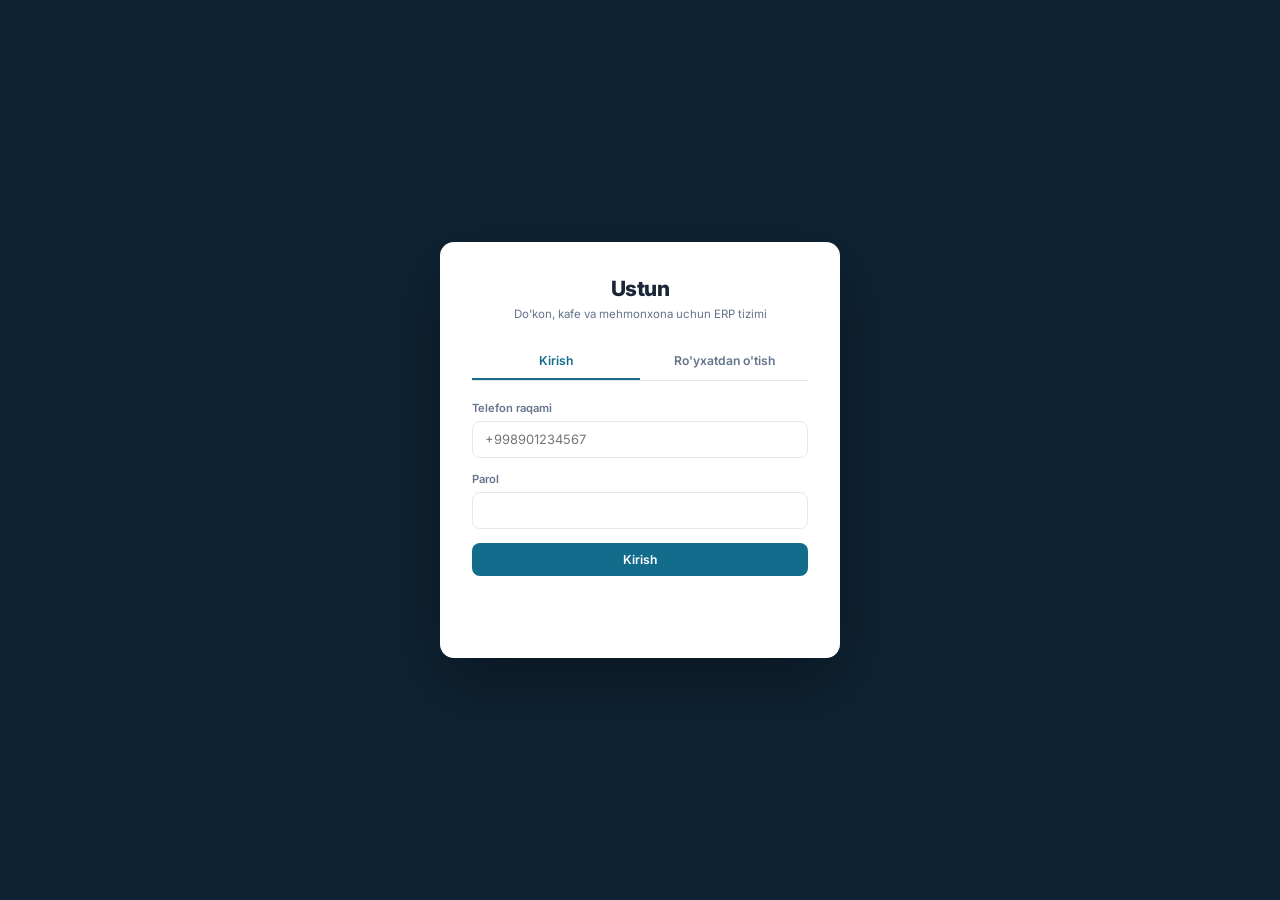
==== frontend/index.html @ a7e354cd "ERP 2.1.0 Faza E2: audit-log ko'rish sahifasi" ====
<!DOCTYPE html>
<html lang="uz">
<head>
<meta charset="UTF-8" />
<meta name="viewport" content="width=device-width, initial-scale=1.0" />
<title>Ustun — Boshqaruv paneli</title>
<link rel="preconnect" href="https://fonts.googleapis.com">
<link rel="preconnect" href="https://fonts.gstatic.com" crossorigin>
<link href="https://fonts.googleapis.com/css2?family=Inter:wght@400;500;600;700;800&family=IBM+Plex+Mono:wght@500;600&display=swap" rel="stylesheet">
<link rel="stylesheet" href="style.css" />
</head>
<body>

<!-- ============ KIRISH / RO'YXATDAN O'TISH ============ -->
<div id="authScreen" class="auth-screen">
  <div class="auth-card">
    <div class="brand">
      <span class="brand-mark">Ustun</span>
      <span class="brand-tagline">Do'kon, kafe va mehmonxona uchun ERP tizimi</span>
    </div>

    <div class="auth-tabs">
      <button class="auth-tab active" data-tab="login">Kirish</button>
      <button class="auth-tab" data-tab="register">Ro'yxatdan o'tish</button>
    </div>

    <form id="loginForm" class="auth-form">
      <label>Telefon raqami
        <input type="text" id="loginPhone" placeholder="+998901234567" required />
      </label>
      <label>Parol
        <input type="password" id="loginPassword" required />
      </label>
      <button type="submit" class="btn-primary">Kirish</button>
      <p class="auth-error" id="loginError"></p>
    </form>

    <form id="registerForm" class="auth-form hidden">
      <label>Kompaniya nomi
        <input type="text" id="regCompanyName" placeholder="Masalan: Aziz Market" required />
      </label>
      <label>Biznes turi
        <select id="regBusinessType">
          <option value="retail">Chakana savdo (do'kon)</option>
          <option value="cafe">Kafe / Restoran</option>
          <option value="hotel">Mehmonxona</option>
        </select>
      </label>
      <label>Sizning ismingiz
        <input type="text" id="regOwnerName" placeholder="F.I.Sh." required />
      </label>
      <label>Telefon raqami
        <input type="text" id="regPhone" placeholder="+998901234567" required />
      </label>
      <label>Parol
        <input type="password" id="regPassword" minlength="6" required />
      </label>
      <button type="submit" class="btn-primary">Ro'yxatdan o'tish</button>
      <p class="auth-error" id="registerError"></p>
    </form>
    <div style="height:26px"></div>
  </div>
</div>

<!-- ============ ASOSIY ILOVA ============ -->
<div id="appShell" class="app-shell hidden">

  <!-- CHAP SIDEBAR -->
  <aside class="sidebar">
    <div class="sidebar-brand">
      <svg class="icon" viewBox="0 0 24 24"><path d="M6 21h12"/><path d="M6 3h12"/><path d="M8 3v18"/><path d="M16 3v18"/></svg>
      Ustun
    </div>

    <nav class="sidebar-nav" id="ledgerTabs">
      <button class="nav-item active" data-view="home">
        <svg class="icon" viewBox="0 0 24 24"><path d="M3 11l9-8 9 8"/><path d="M5 10v10a1 1 0 0 0 1 1h4v-6h4v6h4a1 1 0 0 0 1-1V10"/></svg>
        Bosh sahifa
      </button>
      <button class="nav-item" data-view="sales">
        <svg class="icon" viewBox="0 0 24 24"><path d="M6 2h12v20l-3-2-3 2-3-2-3 2V2z"/><line x1="9" y1="7" x2="15" y2="7"/><line x1="9" y1="11" x2="15" y2="11"/></svg>
        Savdo
      </button>
      <button class="nav-item" data-view="inventory" data-role-gate="inventory">
        <svg class="icon" viewBox="0 0 24 24"><path d="M21 8l-9-5-9 5 9 5 9-5z"/><path d="M3 8v8l9 5 9-5V8"/><path d="M12 13v8"/></svg>
        Ombor
      </button>
      <button class="nav-item" data-view="suppliers" data-role-gate="suppliers">
        <svg class="icon" viewBox="0 0 24 24"><rect x="1" y="3" width="15" height="13"/><polygon points="16 8 20 8 23 11 23 16 16 16 16 8"/><circle cx="5.5" cy="18.5" r="2.5"/><circle cx="18.5" cy="18.5" r="2.5"/></svg>
        Ta'minotchilar
      </button>
      <button class="nav-item" data-view="finance" data-role-gate="finance">
        <svg class="icon" viewBox="0 0 24 24"><rect x="4" y="10" width="3.5" height="10"/><rect x="10.25" y="5" width="3.5" height="15"/><rect x="16.5" y="13" width="3.5" height="7"/></svg>
        Moliya
      </button>
      <button class="nav-item" data-view="hrms">
        <svg class="icon" viewBox="0 0 24 24"><path d="M17 21v-2a4 4 0 0 0-4-4H7a4 4 0 0 0-4 4v2"/><circle cx="10" cy="7" r="4"/><path d="M23 21v-2a4 4 0 0 0-3-3.87"/><path d="M16 3.13a4 4 0 0 1 0 7.75"/></svg>
        Xodimlar
      </button>
      <button class="nav-item" data-view="pms" data-role-gate="pms">
        <svg class="icon" viewBox="0 0 24 24"><rect x="4" y="2" width="16" height="20"/><line x1="8" y1="6" x2="8" y2="6.01"/><line x1="12" y1="6" x2="12" y2="6.01"/><line x1="16" y1="6" x2="16" y2="6.01"/><line x1="8" y1="10" x2="8" y2="10.01"/><line x1="12" y1="10" x2="12" y2="10.01"/><line x1="16" y1="10" x2="16" y2="10.01"/><line x1="9" y1="22" x2="9" y2="16"/><line x1="15" y1="22" x2="15" y2="16"/></svg>
        Mehmonxona
      </button>
      <button class="nav-item" data-view="settings" data-role-gate="settings">
        <svg class="icon" viewBox="0 0 24 24"><circle cx="12" cy="12" r="3"/><path d="M19.4 15a1.65 1.65 0 0 0 .33 1.82l.06.06a2 2 0 1 1-2.83 2.83l-.06-.06a1.65 1.65 0 0 0-1.82-.33 1.65 1.65 0 0 0-1 1.51V21a2 2 0 0 1-4 0v-.09A1.65 1.65 0 0 0 9 19.4a1.65 1.65 0 0 0-1.82.33l-.06.06a2 2 0 1 1-2.83-2.83l.06-.06a1.65 1.65 0 0 0 .33-1.82 1.65 1.65 0 0 0-1.51-1H3a2 2 0 0 1 0-4h.09A1.65 1.65 0 0 0 4.6 9a1.65 1.65 0 0 0-.33-1.82l-.06-.06a2 2 0 1 1 2.83-2.83l.06.06a1.65 1.65 0 0 0 1.82.33H9a1.65 1.65 0 0 0 1-1.51V3a2 2 0 0 1 4 0v.09a1.65 1.65 0 0 0 1 1.51 1.65 1.65 0 0 0 1.82-.33l.06-.06a2 2 0 1 1 2.83 2.83l-.06.06a1.65 1.65 0 0 0-.33 1.82V9a1.65 1.65 0 0 0 1.51 1H21a2 2 0 0 1 0 4h-.09a1.65 1.65 0 0 0-1.51 1z"/></svg>
        Sozlamalar
      </button>
      <button class="nav-item" data-view="audit" data-role-gate="audit">
        <svg class="icon" viewBox="0 0 24 24"><path d="M12 8v4l3 3"/><circle cx="12" cy="12" r="9"/></svg>
        Tarix
      </button>
    </nav>

    <div class="sidebar-footer">
      <div class="sidebar-user">
        <div class="sidebar-user-avatar" id="userAvatar">?</div>
        <div class="sidebar-user-info">
          <div class="sidebar-user-name" id="companyNameLabel"></div>
          <div class="sidebar-user-role" id="roleLabel"></div>
        </div>
      </div>
      <button id="logoutBtn" class="btn-ghost" style="width:100%;">
        <svg class="icon" viewBox="0 0 24 24"><path d="M9 21H5a2 2 0 0 1-2-2V5a2 2 0 0 1 2-2h4"/><polyline points="16 17 21 12 16 7"/><line x1="21" y1="12" x2="9" y2="12"/></svg>
        Chiqish
      </button>
    </div>
  </aside>

  <!-- KONTENT -->
  <div class="content-wrap">
    <header class="topbar">
      <div class="global-search-wrap">
        <div class="search-bar" style="margin-bottom:0; width:340px;">
          <svg class="icon" viewBox="0 0 24 24"><circle cx="11" cy="11" r="7"/><line x1="21" y1="21" x2="16.65" y2="16.65"/></svg>
          <input type="text" id="globalSearchInput" placeholder="Mahsulot, xodim yoki tranzaksiya qidirish..." />
        </div>
        <div class="notif-panel hidden" id="globalSearchPanel"></div>
      </div>
      <div class="notif-wrap">
        <button class="notif-bell" id="notifBellBtn">
          <svg class="icon" viewBox="0 0 24 24"><path d="M18 8a6 6 0 0 0-12 0c0 7-3 9-3 9h18s-3-2-3-9"/><path d="M13.73 21a2 2 0 0 1-3.46 0"/></svg>
          <span class="notif-badge hidden" id="notifBadge">0</span>
        </button>
        <div class="notif-panel hidden" id="notifPanel">
          <div class="notif-panel-header">Bildirishnomalar</div>
          <ul id="notifList" class="notif-list"></ul>
        </div>
      </div>
    </header>
    <main class="content">

      <!-- BOSH SAHIFA (Dashboard Home) -->
      <section id="view-home" class="view active">
        <div class="view-header">
          <div><h2 id="homeGreeting">Xush kelibsiz</h2><div class="view-subtitle">Biznesingizning umumiy holati</div></div>
        </div>

        <div id="onboardingCard" class="card hidden">
          <h3>Birinchi qadamlar</h3>
          <ul id="onboardingList" style="list-style:none; margin:10px 0 0; padding:0; display:flex; flex-direction:column; gap:8px;"></ul>
        </div>

        <div class="stat-row" id="homeStatsRow"></div>

        <div class="card" id="homeLowStockCard">
          <h3>Kam qolgan mahsulotlar</h3>
          <table class="data-table" id="lowStockTable">
            <thead><tr><th>Nomi</th><th>Qoldiq</th></tr></thead>
            <tbody></tbody>
          </table>
          <div id="lowStockEmpty" class="empty-state hidden">
            <div class="empty-title">Hammasi yetarli</div>
            <div class="empty-hint">Hozircha kam qolgan mahsulot yo'q</div>
          </div>
        </div>

        <div class="card hidden" id="homeActivityCard" data-role-gate="employees">
          <h3>So'nggi voqealar</h3>
          <ul class="top-products-list" id="recentActivityList"></ul>
        </div>
      </section>

      <!-- SAVDO -->
      <section id="view-sales" class="view">
        <div class="view-header">
          <div><h2>Tezkor sotish</h2><div class="view-subtitle">Chek yig'ib, darhol yoping</div></div>
        </div>
        <div class="card">
          <div class="pos-row">
            <select id="saleProductSelect"></select>
            <input type="number" id="saleQty" min="1" value="1" />
            <button id="saleAddItemBtn" class="btn-secondary">Qo'shish</button>
          </div>
          <table class="data-table" id="saleCartTable">
            <thead><tr><th>Mahsulot</th><th>Miqdor</th><th>Summasi</th><th></th></tr></thead>
            <tbody></tbody>
          </table>
          <div class="pos-total">
            Jami: <span id="saleCartTotal" class="mono">0</span> so'm
          </div>
          <div class="inline-form" style="margin-bottom:12px;">
            <input type="text" id="saleCustomerName" placeholder="Mijoz ismi (ixtiyoriy)" />
            <input type="text" id="saleCustomerPhone" placeholder="Mijoz telefoni (ixtiyoriy)" />
          </div>
          <button id="saleCheckoutBtn" class="btn-primary">Chekni yopish</button>
          <button id="printReceiptBtn" class="btn-ghost hidden" style="width:100%; margin-top:8px;">
            <svg class="icon" viewBox="0 0 24 24"><polyline points="6 9 6 2 18 2 18 9"/><path d="M6 18H4a2 2 0 0 1-2-2v-5a2 2 0 0 1 2-2h16a2 2 0 0 1 2 2v5a2 2 0 0 1-2 2h-2"/><rect x="6" y="14" width="12" height="8"/></svg>
            So'nggi chekni chop etish
          </button>
        </div>
      </section>

      <!-- OMBOR -->
      <section id="view-inventory" class="view">
        <div class="view-header">
          <div><h2>Ombor</h2><div class="view-subtitle">Mahsulotlar va qoldiq</div></div>
          <div style="display:flex; gap:8px;">
            <button class="btn-icon" id="exportProductsCsvBtn" title="CSV yuklab olish">
              <svg class="icon" viewBox="0 0 24 24"><path d="M21 15v4a2 2 0 0 1-2 2H5a2 2 0 0 1-2-2v-4"/><polyline points="7 10 12 15 17 10"/><line x1="12" y1="15" x2="12" y2="3"/></svg>
            </button>
            <button class="btn-icon" id="openStockInModalBtn" title="Omborga kirim">
              <svg class="icon" viewBox="0 0 24 24"><path d="M12 5v14"/><path d="M5 12l7 7 7-7"/></svg>
            </button>
            <button class="btn-icon" id="openProductModalBtn" title="Yangi mahsulot">
              <svg class="icon" viewBox="0 0 24 24"><line x1="12" y1="5" x2="12" y2="19"/><line x1="5" y1="12" x2="19" y2="12"/></svg>
            </button>
          </div>
        </div>

        <div class="card">
          <div class="search-bar">
            <svg class="icon" viewBox="0 0 24 24"><circle cx="11" cy="11" r="7"/><line x1="21" y1="21" x2="16.65" y2="16.65"/></svg>
            <input type="text" id="productSearchInput" placeholder="Mahsulot nomi bo'yicha qidirish..." />
          </div>
          <table class="data-table" id="productsTable">
            <thead><tr><th>Nomi</th><th>Birligi</th><th>Tannarx</th><th>Sotish narxi</th><th>Qoldiq</th></tr></thead>
            <tbody></tbody>
          </table>
          <div id="productsEmptyState" class="empty-state hidden">
            <svg class="icon" viewBox="0 0 24 24"><path d="M21 8l-9-5-9 5 9 5 9-5z"/><path d="M3 8v8l9 5 9-5V8"/><path d="M12 13v8"/></svg>
            <div class="empty-title">Hali mahsulot yo'q</div>
            <div class="empty-hint">Yuqoridagi tugma orqali birinchi mahsulotingizni qo'shing</div>
          </div>
          <div class="pagination" id="productsPagination"></div>
        </div>
      </section>

      <!-- TA'MINOTCHILAR -->
      <section id="view-suppliers" class="view">
        <div class="view-header">
          <div><h2>Ta'minotchilar</h2><div class="view-subtitle">Ta'minotchilar va xarid buyurtmalari</div></div>
        </div>

        <div class="card">
          <div class="card-header">
            <h3>Ta'minotchilar</h3>
            <button class="btn-icon" id="openSupplierModalBtn" title="Yangi ta'minotchi">
              <svg class="icon" viewBox="0 0 24 24"><line x1="12" y1="5" x2="12" y2="19"/><line x1="5" y1="12" x2="19" y2="12"/></svg>
            </button>
          </div>
          <table class="data-table" id="suppliersTable">
            <thead><tr><th>Nomi</th><th>Aloqa</th><th>Telefon</th></tr></thead>
            <tbody></tbody>
          </table>
        </div>

        <div class="card">
          <div class="card-header">
            <h3>Xarid buyurtmasi</h3>
            <button class="btn-icon" id="openPurchaseOrderModalBtn" title="Yangi buyurtma">
              <svg class="icon" viewBox="0 0 24 24"><line x1="12" y1="5" x2="12" y2="19"/><line x1="5" y1="12" x2="19" y2="12"/></svg>
            </button>
          </div>
          <table class="data-table" id="purchaseOrdersTable">
            <thead><tr><th>#</th><th>Summasi</th><th>Holati</th><th></th></tr></thead>
            <tbody></tbody>
          </table>
        </div>
      </section>

      <!-- MOLIYA -->
      <section id="view-finance" class="view">
        <div class="view-header">
          <div><h2>Moliya xulosasi</h2><div class="view-subtitle">Kirim, chiqim va tendensiya</div></div>
          <div style="display:flex; gap:8px;">
            <button class="btn-icon" id="exportTransactionsCsvBtn" title="CSV yuklab olish">
              <svg class="icon" viewBox="0 0 24 24"><path d="M21 15v4a2 2 0 0 1-2 2H5a2 2 0 0 1-2-2v-4"/><polyline points="7 10 12 15 17 10"/><line x1="12" y1="15" x2="12" y2="3"/></svg>
            </button>
            <button class="btn-icon" id="openExpenseModalBtn" title="Chiqim qo'shish">
              <svg class="icon" viewBox="0 0 24 24"><line x1="12" y1="5" x2="12" y2="19"/><line x1="5" y1="12" x2="19" y2="12"/></svg>
            </button>
          </div>
        </div>
        <div class="stat-row">
          <div class="stat-card">
            <span class="stat-label">Umumiy tushum</span>
            <span class="stat-value mono" id="statIncome">0</span>
          </div>
          <div class="stat-card">
            <span class="stat-label">Umumiy chiqim</span>
            <span class="stat-value mono" id="statExpense">0</span>
          </div>
          <div class="stat-card accent">
            <span class="stat-label">Sof foyda</span>
            <span class="stat-value mono" id="statProfit">0</span>
          </div>
        </div>

        <div class="card">
          <h3>So'nggi 14 kunlik savdo dinamikasi</h3>
          <div class="chart-wrap">
            <div class="mini-bars" id="dailySalesChart"></div>
          </div>
        </div>

        <div class="card">
          <h3>Eng ko'p daromad keltirgan mahsulotlar</h3>
          <ul class="top-products-list" id="topProductsList"></ul>
        </div>

        <div class="card">
          <h3>Eng faol mijozlar</h3>
          <ul class="top-products-list" id="topCustomersList"></ul>
        </div>

        <div class="card">
          <div class="card-header">
            <h3>Takrorlanuvchi xarajatlar</h3>
            <button class="btn-icon" id="openRecurringExpenseModalBtn" title="Yangi shablon">
              <svg class="icon" viewBox="0 0 24 24"><line x1="12" y1="5" x2="12" y2="19"/><line x1="5" y1="12" x2="19" y2="12"/></svg>
            </button>
          </div>
          <table class="data-table" id="recurringExpensesTable">
            <thead><tr><th>Sababi</th><th>Summa</th><th>Har oy</th><th>Holati</th><th></th></tr></thead>
            <tbody></tbody>
          </table>
        </div>

        <div class="card">
          <div class="search-bar">
            <svg class="icon" viewBox="0 0 24 24"><circle cx="11" cy="11" r="7"/><line x1="21" y1="21" x2="16.65" y2="16.65"/></svg>
            <input type="text" id="transactionSearchInput" placeholder="Manba bo'yicha qidirish (masalan Sale)..." />
          </div>
          <h3>So'nggi tranzaksiyalar</h3>
          <table class="data-table" id="transactionsTable">
            <thead><tr><th>Turi</th><th>Summasi</th><th>Manbasi</th><th>Vaqti</th></tr></thead>
            <tbody></tbody>
          </table>
          <div class="pagination" id="transactionsPagination"></div>
        </div>
      </section>

      <!-- XODIMLAR (HRMS) -->
      <section id="view-hrms" class="view">
        <div class="view-header">
          <div><h2>Xodimlar</h2><div class="view-subtitle">Ish vaqti va jamoa</div></div>
        </div>

        <div class="card">
          <h3>Mening ish vaqtim</h3>
          <div class="shift-actions" style="margin-top:10px;">
            <button id="clockInBtn" class="btn-secondary">Ishni boshlash</button>
            <button id="clockOutBtn" class="btn-secondary">Ishni tugatish</button>
          </div>
          <table class="data-table" id="myShiftsTable" style="margin-top:14px;">
            <thead><tr><th>Boshlanishi</th><th>Tugashi</th><th>Davomiyligi (soat)</th></tr></thead>
            <tbody></tbody>
          </table>
        </div>

        <div class="card" id="employeesCard" data-role-gate="employees">
          <div class="card-header">
            <h3>Jamoa a'zolari</h3>
            <button class="btn-icon" id="openEmployeeModalBtn" title="Xodim qo'shish">
              <svg class="icon" viewBox="0 0 24 24"><line x1="12" y1="5" x2="12" y2="19"/><line x1="5" y1="12" x2="19" y2="12"/></svg>
            </button>
          </div>
          <table class="data-table" id="employeesTable">
            <thead><tr><th>F.I.Sh.</th><th>Telefon</th><th>Lavozim</th><th>Soatlik stavka</th><th>Holati</th><th></th></tr></thead>
            <tbody></tbody>
          </table>
        </div>

        <div class="card" id="rolesCard" data-role-gate="employees">
          <div class="card-header">
            <h3>Maxsus lavozimlar</h3>
            <button class="btn-icon" id="openRoleModalBtn" title="Yangi lavozim yaratish">
              <svg class="icon" viewBox="0 0 24 24"><line x1="12" y1="5" x2="12" y2="19"/><line x1="5" y1="12" x2="19" y2="12"/></svg>
            </button>
          </div>
          <table class="data-table" id="rolesTable">
            <thead><tr><th>Nomi</th><th>Ruxsatlar</th></tr></thead>
            <tbody></tbody>
          </table>
        </div>
      </section>

      <!-- MEHMONXONA (PMS) -->
      <section id="view-pms" class="view">
        <div class="view-header">
          <div><h2>Mehmonxona</h2><div class="view-subtitle">Xonalar va bronlar</div></div>
        </div>

        <div class="card">
          <div class="gauge-wrap">
            <span class="gauge-number mono" id="occupancyRate">0%</span>
            <div>
              <div style="font-weight:700;">To'lilik darajasi</div>
              <div style="font-size:0.82rem; color:var(--ink-soft);" id="occupancyDetail">0 / 0 xona band</div>
            </div>
          </div>
        </div>

        <div class="card">
          <div class="card-header">
            <h3>Xonalar</h3>
            <button class="btn-icon" id="openRoomModalBtn" title="Yangi xona">
              <svg class="icon" viewBox="0 0 24 24"><line x1="12" y1="5" x2="12" y2="19"/><line x1="5" y1="12" x2="19" y2="12"/></svg>
            </button>
          </div>
          <table class="data-table" id="roomsTable">
            <thead><tr><th>Xona</th><th>Turi</th><th>Narxi/kecha</th><th>Holati</th></tr></thead>
            <tbody></tbody>
          </table>
        </div>

        <div class="card">
          <div class="card-header">
            <h3>Mehmonni joylashtirish</h3>
            <button class="btn-icon" id="openBookingModalBtn" title="Mehmon joylashtirish">
              <svg class="icon" viewBox="0 0 24 24"><line x1="12" y1="5" x2="12" y2="19"/><line x1="5" y1="12" x2="19" y2="12"/></svg>
            </button>
          </div>
          <table class="data-table" id="bookingsTable">
            <thead><tr><th>Mehmon</th><th>Necha kecha</th><th>Summasi</th><th>Holati</th><th></th></tr></thead>
            <tbody></tbody>
          </table>
        </div>
      </section>

      <!-- SOZLAMALAR -->
      <section id="view-settings" class="view">
        <div class="view-header">
          <div><h2>Sozlamalar</h2><div class="view-subtitle">Kompaniya profili</div></div>
        </div>

        <div class="card" style="max-width:440px;">
          <form id="companyForm" style="display:flex; flex-direction:column; gap:14px;">
            <label style="display:flex; flex-direction:column; gap:5px; font-size:0.82rem; font-weight:600; color:var(--ink-soft);">
              Kompaniya nomi
              <input type="text" id="settingsCompanyName" style="padding:9px 12px; border:1px solid var(--border); border-radius:var(--radius);" required />
            </label>
            <label style="display:flex; flex-direction:column; gap:5px; font-size:0.82rem; font-weight:600; color:var(--ink-soft);">
              Biznes turi
              <select id="settingsBusinessType" style="padding:9px 12px; border:1px solid var(--border); border-radius:var(--radius);">
                <option value="retail">Chakana savdo (do'kon)</option>
                <option value="cafe">Kafe / Restoran</option>
                <option value="hotel">Mehmonxona</option>
              </select>
            </label>
            <label style="display:flex; flex-direction:column; gap:5px; font-size:0.82rem; font-weight:600; color:var(--ink-soft);">
              Soliq ID (STIR) — ixtiyoriy
              <input type="text" id="settingsTaxId" style="padding:9px 12px; border:1px solid var(--border); border-radius:var(--radius);" />
            </label>
            <button type="submit" class="btn-primary">Saqlash</button>
          </form>
        </div>
      </section>

      <!-- AUDIT (TARIX) -->
      <section id="view-audit" class="view">
        <div class="view-header">
          <div><h2>Tarix</h2><div class="view-subtitle">Kompaniyadagi muhim amallar tarixi</div></div>
        </div>

        <div class="card">
          <div class="search-bar">
            <svg class="icon" viewBox="0 0 24 24"><circle cx="11" cy="11" r="7"/><line x1="21" y1="21" x2="16.65" y2="16.65"/></svg>
            <input type="text" id="auditSearchInput" placeholder="Amal turi bo'yicha qidirish (masalan sale, employee)..." />
          </div>
          <table class="data-table" id="auditTable">
            <thead><tr><th>Amal</th><th>Tafsilot</th><th>Vaqti</th></tr></thead>
            <tbody></tbody>
          </table>
          <div id="auditEmptyState" class="empty-state hidden">
            <div class="empty-title">Hali hech qanday voqea yo'q</div>
            <div class="empty-hint">Tizimda amallar bajarilgan sari bu yerda ko'rinadi</div>
          </div>
          <div class="pagination" id="auditPagination"></div>
        </div>
      </section>

    </main>
  </div>
</div>

<!-- ============ MODALLAR ============ -->
<div id="modalOverlay" class="modal-overlay hidden">
  <div class="modal-box" id="modalBox"></div>
</div>

<!-- ============ TOAST KONTEYNERI ============ -->
<div class="toast-container" id="toastContainer"></div>

<!-- ============ CHOP ETISH UCHUN CHEK (faqat chop etishda ko'rinadi) ============ -->
<div id="receiptPrintArea"></div>

<script src="config.js"></script>
<script src="app.js"></script>
</body>
</html>
---- frontend/style.css ----
/* =========================================================
   USTUN — Professional ERP Dizayn Tizimi
   -----------------------------------------------
   Enterprise SaaS yo'nalishi: qattiq to'q-navy sidebar,
   toza oq kontent, BITTA aniq brend rangi (professional
   ko'k-feruza), SVG ikonalar, zich va aniq jadvallar.
   Type: Inter (hammasi uchun) / IBM Plex Mono (raqamlar).
   ========================================================= */

:root {
  --sidebar-bg: #0F2333;
  --sidebar-bg-hover: #16324A;
  --sidebar-text: #8CA3B8;
  --sidebar-text-active: #FFFFFF;
  --sidebar-active-bg: #17415A;

  --bg: #F4F6F9;
  --surface: #FFFFFF;
  --ink: #1A2635;
  --ink-soft: #64748B;
  --border: #E3E8EF;

  --primary: #146C8C;
  --primary-hover: #0E5670;
  --primary-soft: rgba(20, 108, 140, 0.09);

  --success: #17864F;
  --success-soft: rgba(23, 134, 79, 0.10);
  --danger: #C4362D;
  --danger-soft: rgba(196, 54, 45, 0.10);
  --warning: #B4750E;
  --warning-soft: rgba(180, 117, 14, 0.12);

  --radius: 8px;
  --radius-lg: 10px;
  --shadow-sm: 0 1px 2px rgba(16, 24, 40, 0.05);
  --shadow: 0 1px 3px rgba(16, 24, 40, 0.08), 0 1px 2px rgba(16, 24, 40, 0.04);
  --shadow-md: 0 4px 14px rgba(16, 24, 40, 0.10);

  --font-body: 'Inter', -apple-system, BlinkMacSystemFont, sans-serif;
  --font-mono: 'IBM Plex Mono', monospace;
}

* { box-sizing: border-box; }

html, body {
  margin: 0;
  padding: 0;
  background: var(--bg);
  color: var(--ink);
  font-family: var(--font-body);
  font-size: 14px;
  -webkit-font-smoothing: antialiased;
}

h1, h2, h3 {
  font-family: var(--font-body);
  margin: 0 0 4px 0;
  letter-spacing: -0.015em;
  font-weight: 700;
  color: var(--ink);
}

h2 { font-size: 1.3rem; }
h3 { font-size: 0.95rem; font-weight: 700; color: var(--ink); text-transform: none; }

.hidden { display: none !important; }
.mono { font-family: var(--font-mono); font-weight: 500; font-variant-numeric: tabular-nums; }

/* ---------- SVG ikonalar ---------- */
.icon {
  width: 18px;
  height: 18px;
  stroke: currentColor;
  fill: none;
  stroke-width: 1.8;
  stroke-linecap: round;
  stroke-linejoin: round;
  flex-shrink: 0;
}

/* ---------- Tugmalar ---------- */
button {
  font-family: var(--font-body);
  font-weight: 600;
  border: none;
  border-radius: var(--radius);
  padding: 9px 16px;
  cursor: pointer;
  font-size: 0.87rem;
  transition: background 0.12s ease, box-shadow 0.12s ease, opacity 0.12s ease;
  display: inline-flex;
  align-items: center;
  gap: 6px;
}
button:active { transform: translateY(0.5px); }
button:disabled { opacity: 0.45; cursor: not-allowed; }

.btn-primary {
  background: var(--primary);
  color: #fff;
  width: 100%;
  justify-content: center;
}
.btn-primary:hover { background: var(--primary-hover); }

.btn-secondary {
  background: var(--primary-soft);
  color: var(--primary);
  white-space: nowrap;
}
.btn-secondary:hover { background: rgba(20,108,140,0.16); }

.btn-ghost {
  background: transparent;
  color: var(--ink-soft);
  border: 1px solid var(--border);
}
.btn-ghost:hover { background: var(--bg); }

.btn-icon {
  background: var(--primary);
  color: #fff;
  width: 34px;
  height: 34px;
  border-radius: var(--radius);
  padding: 0;
  justify-content: center;
}
.btn-icon:hover { background: var(--primary-hover); }

/* ---------- Kirish / ro'yxatdan o'tish ekrani ---------- */
.auth-screen {
  min-height: 100vh;
  display: flex;
  align-items: center;
  justify-content: center;
  padding: 24px;
  background: var(--sidebar-bg);
}

.auth-card {
  background: var(--surface);
  border-radius: 14px;
  box-shadow: 0 24px 64px rgba(0,0,0,0.35);
  padding: 0 0 30px;
  width: 100%;
  max-width: 400px;
  overflow: hidden;
}

.brand { text-align: center; padding: 34px 32px 22px; }
.brand-mark {
  display: block;
  font-size: 1.5rem;
  font-weight: 800;
  color: var(--ink);
  letter-spacing: -0.02em;
}
.brand-tagline {
  display: block;
  font-size: 0.82rem;
  color: var(--ink-soft);
  margin-top: 6px;
}

.auth-tabs {
  display: flex;
  border-bottom: 1px solid var(--border);
  margin: 0 32px 20px;
}
.auth-tab {
  flex: 1;
  background: none;
  border: none;
  border-bottom: 2px solid transparent;
  border-radius: 0;
  padding: 10px 0;
  color: var(--ink-soft);
  font-weight: 600;
  justify-content: center;
}
.auth-tab.active {
  color: var(--primary);
  border-bottom-color: var(--primary);
}

.auth-form { display: flex; flex-direction: column; gap: 14px; padding: 0 32px; }
.auth-form label {
  display: flex;
  flex-direction: column;
  gap: 6px;
  font-size: 0.8rem;
  color: var(--ink-soft);
  font-weight: 600;
}
.auth-form input, .auth-form select {
  font-family: var(--font-body);
  padding: 10px 12px;
  border: 1px solid var(--border);
  border-radius: var(--radius);
  font-size: 0.92rem;
  background: #fff;
  color: var(--ink);
}
.auth-form input:focus, .auth-form select:focus {
  outline: none;
  border-color: var(--primary);
  box-shadow: 0 0 0 3px var(--primary-soft);
}
.auth-error {
  color: var(--danger);
  font-size: 0.82rem;
  min-height: 1.1em;
  margin: 0;
}

/* ---------- Asosiy ilova qobig'i — sidebar + kontent ---------- */
.app-shell {
  display: flex;
  min-height: 100vh;
}

/* ---------- Chap sidebar (doimiy, professional) ---------- */
.sidebar {
  width: 232px;
  flex-shrink: 0;
  background: var(--sidebar-bg);
  display: flex;
  flex-direction: column;
  position: sticky;
  top: 0;
  height: 100vh;
}

.sidebar-brand {
  display: flex;
  align-items: center;
  gap: 10px;
  padding: 20px 20px 18px;
  color: #fff;
  font-weight: 800;
  font-size: 1.15rem;
  letter-spacing: -0.02em;
  border-bottom: 1px solid rgba(255,255,255,0.07);
}
.sidebar-brand .icon { width: 22px; height: 22px; stroke: var(--primary); stroke-width: 2.2; }

.sidebar-nav {
  flex: 1;
  padding: 14px 12px;
  display: flex;
  flex-direction: column;
  gap: 2px;
}

.nav-item {
  display: flex;
  align-items: center;
  gap: 11px;
  padding: 10px 12px;
  border-radius: 7px;
  color: var(--sidebar-text);
  font-weight: 600;
  font-size: 0.86rem;
  background: none;
  border: none;
  width: 100%;
  text-align: left;
  cursor: pointer;
  transition: background 0.12s ease, color 0.12s ease;
}
.nav-item:hover { background: var(--sidebar-bg-hover); color: #fff; }
.nav-item.active {
  background: var(--sidebar-active-bg);
  color: #fff;
}
.nav-item.active .icon { stroke: #6FD0EC; }

.sidebar-footer {
  padding: 14px 20px 20px;
  border-top: 1px solid rgba(255,255,255,0.07);
}
.sidebar-user {
  display: flex;
  align-items: center;
  gap: 10px;
  margin-bottom: 12px;
}
.sidebar-user-avatar {
  width: 34px; height: 34px;
  border-radius: 50%;
  background: var(--primary);
  color: #fff;
  display: flex; align-items: center; justify-content: center;
  font-weight: 700; font-size: 0.85rem;
  flex-shrink: 0;
}
.sidebar-user-info { min-width: 0; }
.sidebar-user-name { color: #fff; font-weight: 600; font-size: 0.85rem; white-space: nowrap; overflow: hidden; text-overflow: ellipsis; }
.sidebar-user-role { color: var(--sidebar-text); font-size: 0.74rem; text-transform: uppercase; letter-spacing: 0.03em; }

/* ---------- Kontent qobig'i ---------- */
.content-wrap {
  flex: 1;
  min-width: 0;
  display: flex;
  flex-direction: column;
}

.topbar {
  display: flex;
  align-items: center;
  justify-content: space-between;
  padding: 14px 32px;
  background: var(--surface);
  border-bottom: 1px solid var(--border);
}
.topbar-title { font-size: 1.05rem; font-weight: 700; }

.notif-wrap { position: relative; }
.global-search-wrap { position: relative; }
.global-search-wrap .notif-panel { left: 0; right: auto; width: 340px; top: 46px; }
.notif-bell {
  background: transparent;
  border: 1px solid var(--border);
  width: 38px;
  height: 38px;
  border-radius: var(--radius);
  padding: 0;
  justify-content: center;
  position: relative;
  color: var(--ink-soft);
}
.notif-bell:hover { background: var(--bg); }
.notif-badge {
  position: absolute;
  top: -4px;
  right: -4px;
  background: var(--danger);
  color: #fff;
  font-size: 0.65rem;
  font-weight: 700;
  min-width: 16px;
  height: 16px;
  border-radius: 100px;
  display: flex;
  align-items: center;
  justify-content: center;
  padding: 0 3px;
}
.notif-panel {
  position: absolute;
  top: 46px;
  right: 0;
  width: 320px;
  max-height: 380px;
  overflow-y: auto;
  background: var(--surface);
  border: 1px solid var(--border);
  border-radius: var(--radius-lg);
  box-shadow: var(--shadow-md);
  z-index: 50;
}
.notif-panel-header {
  padding: 12px 16px;
  font-weight: 700;
  font-size: 0.85rem;
  border-bottom: 1px solid var(--border);
}
.notif-list { list-style: none; margin: 0; padding: 6px; }
.notif-list li {
  padding: 10px 10px;
  border-radius: 7px;
  font-size: 0.83rem;
  display: flex;
  justify-content: space-between;
  gap: 8px;
}
.notif-list li:hover { background: var(--bg); }
.notif-list .notif-empty { color: var(--ink-soft); text-align: center; padding: 24px 10px; }

.content {
  flex: 1;
  padding: 26px 32px 60px;
  max-width: 1100px;
  width: 100%;
}

.view { display: none; }
.view.active { display: block; }

.view-header {
  display: flex;
  align-items: center;
  justify-content: space-between;
  margin-bottom: 18px;
}
.view-header h2 { margin-bottom: 2px; }
.view-subtitle { font-size: 0.85rem; color: var(--ink-soft); }

.card {
  background: var(--surface);
  border: 1px solid var(--border);
  border-radius: var(--radius-lg);
  padding: 20px;
  margin-bottom: 16px;
  box-shadow: var(--shadow-sm);
}
.card-header {
  display: flex;
  align-items: center;
  justify-content: space-between;
  margin-bottom: 10px;
}

.inline-form {
  display: flex;
  flex-wrap: wrap;
  gap: 10px;
  align-items: center;
}
.inline-form input, .inline-form select {
  font-family: var(--font-body);
  padding: 9px 12px;
  border: 1px solid var(--border);
  border-radius: var(--radius);
  font-size: 0.87rem;
  flex: 1 1 140px;
  min-width: 0;
}

/* ---------- Qidiruv paneli ---------- */
.search-bar {
  display: flex;
  align-items: center;
  gap: 9px;
  background: var(--bg);
  border: 1px solid var(--border);
  border-radius: var(--radius);
  padding: 8px 13px;
  margin-bottom: 14px;
}
.search-bar input {
  border: none;
  background: transparent;
  outline: none;
  flex: 1;
  font-family: var(--font-body);
  font-size: 0.87rem;
  color: var(--ink);
}
.search-bar .icon { color: var(--ink-soft); width: 16px; height: 16px; }

/* ---------- Jadval ---------- */
.data-table {
  width: 100%;
  border-collapse: collapse;
  font-size: 0.86rem;
}
.data-table th {
  text-align: left;
  font-weight: 700;
  font-size: 0.71rem;
  text-transform: uppercase;
  letter-spacing: 0.05em;
  color: var(--ink-soft);
  border-bottom: 1px solid var(--border);
  padding: 0 10px 10px;
}
.data-table td {
  padding: 11px 10px;
  border-bottom: 1px solid var(--border);
  color: var(--ink);
}
.data-table tbody tr:last-child td { border-bottom: none; }
.data-table tbody tr:hover { background: var(--bg); }

/* ---------- Bo'sh holat (empty state) ---------- */
.empty-state {
  text-align: center;
  padding: 40px 20px;
  color: var(--ink-soft);
}
.empty-state .icon { width: 32px; height: 32px; margin-bottom: 10px; color: var(--border); stroke-width: 1.4; }
.empty-state .empty-title { font-weight: 700; color: var(--ink); margin-bottom: 4px; font-size: 0.92rem; }
.empty-state .empty-hint { font-size: 0.82rem; }

/* ---------- Sahifalash (pagination) ---------- */
.pagination {
  display: flex;
  align-items: center;
  justify-content: center;
  gap: 14px;
  margin-top: 14px;
  font-size: 0.82rem;
  color: var(--ink-soft);
}
.pagination button {
  background: var(--surface);
  color: var(--ink);
  border: 1px solid var(--border);
  padding: 6px 13px;
  font-weight: 600;
  font-size: 0.82rem;
}
.pagination button:hover:not(:disabled) { background: var(--bg); }

/* ---------- Status belgilari ---------- */
.status-pill {
  display: inline-flex;
  align-items: center;
  gap: 4px;
  padding: 3px 9px;
  border-radius: 100px;
  font-size: 0.72rem;
  font-weight: 700;
}
.status-available { background: var(--success-soft); color: var(--success); }
.status-occupied { background: var(--danger-soft); color: var(--danger); }
.status-checked_out { background: var(--bg); color: var(--ink-soft); }
.status-active { background: var(--warning-soft); color: var(--warning); }

/* ---------- Savdo (POS) ---------- */
.pos-row { display: flex; gap: 10px; margin-bottom: 8px; }
.pos-row select { flex: 1; }
.pos-row input { width: 80px; }
.pos-row select, .pos-row input {
  padding: 9px 12px; border: 1px solid var(--border); border-radius: var(--radius); font-family: var(--font-body);
}
.pos-total {
  text-align: right;
  font-size: 1.15rem;
  font-weight: 700;
  margin: 14px 0;
}

/* ---------- Statistika kartalari ---------- */
.stat-row { display: flex; gap: 14px; margin-bottom: 16px; }
.stat-card {
  flex: 1;
  background: var(--surface);
  border: 1px solid var(--border);
  border-radius: var(--radius-lg);
  padding: 18px 20px;
  box-shadow: var(--shadow-sm);
}
.stat-card.accent { border-top: 3px solid var(--primary); }
.stat-label {
  display: block;
  font-size: 0.76rem;
  color: var(--ink-soft);
  margin-bottom: 6px;
  font-weight: 600;
}
.stat-value {
  display: block;
  font-size: 1.5rem;
  font-weight: 800;
  letter-spacing: -0.01em;
}

.shift-actions { display: flex; gap: 10px; margin-bottom: 6px; }

.link-btn {
  background: none;
  border: none;
  color: var(--primary);
  padding: 0;
  font-size: 0.82rem;
  font-weight: 600;
}
.link-btn:hover { text-decoration: underline; }
.link-btn.danger { color: var(--danger); }

/* ---------- Modal oynalar ---------- */
.modal-overlay {
  position: fixed;
  inset: 0;
  background: rgba(15, 35, 51, 0.55);
  display: flex;
  align-items: center;
  justify-content: center;
  padding: 20px;
  z-index: 100;
}
.modal-box {
  background: var(--surface);
  border-radius: 12px;
  padding: 24px;
  width: 100%;
  max-width: 440px;
  max-height: 88vh;
  overflow-y: auto;
  box-shadow: 0 24px 64px rgba(0,0,0,0.3);
}
.modal-box h3 { font-size: 1.05rem; margin-bottom: 16px; }
.modal-form { display: flex; flex-direction: column; gap: 12px; }
.modal-form label {
  display: flex; flex-direction: column; gap: 5px;
  font-size: 0.8rem; font-weight: 600; color: var(--ink-soft);
}
.modal-form input, .modal-form select {
  padding: 9px 12px; border: 1px solid var(--border); border-radius: var(--radius);
  font-family: var(--font-body); font-size: 0.88rem;
}
.modal-form input:focus, .modal-form select:focus {
  outline: none; border-color: var(--primary); box-shadow: 0 0 0 3px var(--primary-soft);
}
.modal-actions { display: flex; gap: 10px; margin-top: 6px; }
.modal-actions .btn-ghost { flex: 1; justify-content: center; }
.modal-actions .btn-primary { flex: 2; }

/* ---------- Toast bildirishnomalar ---------- */
.toast-container {
  position: fixed;
  bottom: 24px;
  right: 24px;
  display: flex;
  flex-direction: column;
  gap: 10px;
  z-index: 200;
}
.toast {
  background: var(--ink);
  color: #fff;
  padding: 12px 16px;
  border-radius: var(--radius);
  font-size: 0.85rem;
  font-weight: 500;
  box-shadow: 0 10px 28px rgba(0,0,0,0.28);
  animation: toast-in 0.2s ease;
  max-width: 320px;
  display: flex;
  align-items: center;
  gap: 8px;
}
.toast.success { border-left: 3px solid #34D399; }
.toast.error { border-left: 3px solid #F87171; }
@keyframes toast-in {
  from { opacity: 0; transform: translateY(8px); }
  to { opacity: 1; transform: translateY(0); }
}

/* ---------- Mini-grafik (analytics) ---------- */
.chart-wrap { padding-top: 4px; }
.mini-bars {
  display: flex;
  align-items: flex-end;
  gap: 4px;
  height: 100px;
  margin-top: 8px;
}
.mini-bar {
  flex: 1;
  background: var(--primary-soft);
  border-radius: 3px 3px 0 0;
  min-height: 2px;
  position: relative;
}
.mini-bar::after {
  content: "";
  position: absolute; inset: 0;
  background: var(--primary);
  border-radius: 3px 3px 0 0;
  opacity: 0;
  transition: opacity 0.12s ease;
}
.mini-bar:hover::after { opacity: 1; }

.top-products-list { list-style: none; margin: 6px 0 0; padding: 0; }
.top-products-list li {
  display: flex; justify-content: space-between; align-items: center;
  padding: 10px 0; border-bottom: 1px solid var(--border);
  font-size: 0.86rem;
}
.top-products-list li:last-child { border-bottom: none; }

.gauge-wrap { display: flex; align-items: center; gap: 20px; }
.gauge-number { font-size: 2.2rem; font-weight: 800; color: var(--primary); }

/* ---------- Mobil ---------- */
@media (max-width: 860px) {
  .app-shell { flex-direction: column; }
  .sidebar { width: 100%; height: auto; position: static; flex-direction: row; align-items: center; }
  .sidebar-brand { border-bottom: none; padding: 14px 16px; }
  .sidebar-nav { flex-direction: row; overflow-x: auto; padding: 8px; }
  .nav-item { white-space: nowrap; }
  .sidebar-footer { display: none; }
  .content { padding: 20px 16px 40px; }
  .stat-row { flex-direction: column; }
  .gauge-wrap { flex-direction: column; align-items: flex-start; gap: 8px; }
}

/* ---------- Chek chop etish ---------- */
#receiptPrintArea { display: none; }

@media print {
  body.printing-receipt > *:not(#receiptPrintArea) { display: none !important; }
  body.printing-receipt #receiptPrintArea {
    display: block !important;
    font-family: var(--font-mono);
    max-width: 320px;
    margin: 0 auto;
    padding: 16px;
  }
  #receiptPrintArea h2 { text-align: center; font-size: 1rem; margin-bottom: 2px; }
  #receiptPrintArea .receipt-meta { text-align: center; font-size: 0.75rem; color: #444; margin-bottom: 12px; }
  #receiptPrintArea table { width: 100%; border-collapse: collapse; font-size: 0.8rem; }
  #receiptPrintArea th, #receiptPrintArea td { padding: 4px 0; text-align: left; }
  #receiptPrintArea .receipt-total { border-top: 1px dashed #000; margin-top: 8px; padding-top: 8px; font-weight: 700; display: flex; justify-content: space-between; }
  #receiptPrintArea .receipt-footer { text-align: center; margin-top: 16px; font-size: 0.75rem; }
}

/* ---------- Focus ko'rinishi (a11y) ---------- */
button:focus-visible, input:focus-visible, select:focus-visible {
  outline: 2px solid var(--primary);
  outline-offset: 1px;
}
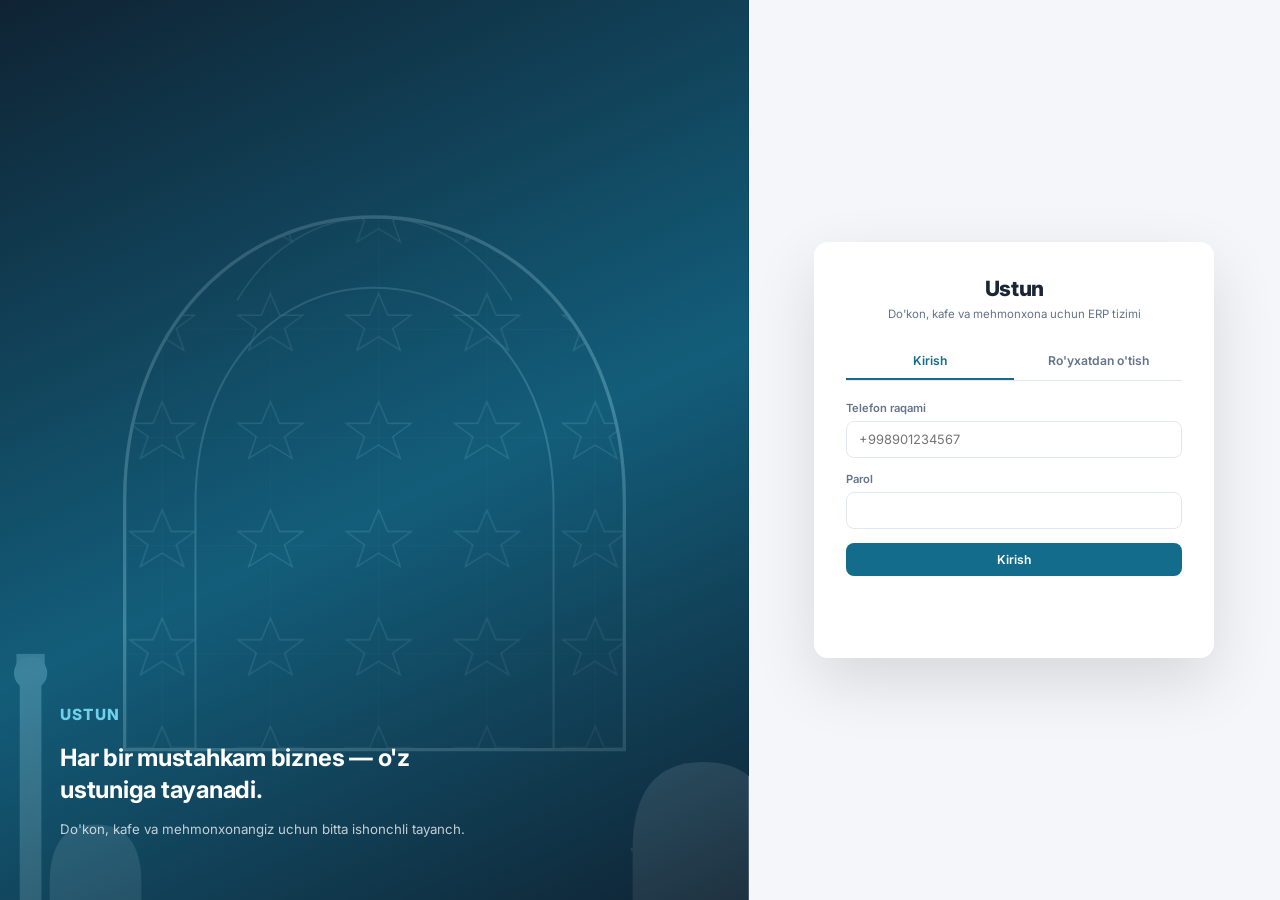
==== commit f2927c4f: "ERP 2.1.0: login va sidebar vizual qayta dizayni (milliy ruh, peshtoq+girih)" ====
--- a/frontend/index.html
+++ b/frontend/index.html
@@ -13,6 +13,18 @@
 
 <!-- ============ KIRISH / RO'YXATDAN O'TISH ============ -->
 <div id="authScreen" class="auth-screen">
+
+  <!-- CHAP: VIZUAL PANEL (milliy ruh — peshtoq + girih) -->
+  <div class="auth-visual-panel">
+    <div class="auth-visual-content">
+      <span class="auth-visual-mark">Ustun</span>
+      <p class="auth-visual-quote">Har bir mustahkam biznes — o'z ustuniga tayanadi.</p>
+      <p class="auth-visual-sub">Do'kon, kafe va mehmonxonangiz uchun bitta ishonchli tayanch.</p>
+    </div>
+  </div>
+
+  <!-- O'NG: KIRISH / RO'YXATDAN O'TISH FORMASI -->
+  <div class="auth-form-panel">
   <div class="auth-card">
     <div class="brand">
       <span class="brand-mark">Ustun</span>
@@ -59,6 +71,7 @@
       <p class="auth-error" id="registerError"></p>
     </form>
     <div style="height:26px"></div>
+  </div>
   </div>
 </div>
 
@@ -133,6 +146,7 @@
         <div class="search-bar" style="margin-bottom:0; width:340px;">
           <svg class="icon" viewBox="0 0 24 24"><circle cx="11" cy="11" r="7"/><line x1="21" y1="21" x2="16.65" y2="16.65"/></svg>
           <input type="text" id="globalSearchInput" placeholder="Mahsulot, xodim yoki tranzaksiya qidirish..." />
+          <kbd style="background:var(--bg); border:1px solid var(--border); border-radius:4px; padding:1px 6px; font-size:0.72rem; color:var(--ink-soft); font-family:var(--font-mono);">/</kbd>
         </div>
         <div class="notif-panel hidden" id="globalSearchPanel"></div>
       </div>
@@ -233,7 +247,13 @@
             <input type="text" id="productSearchInput" placeholder="Mahsulot nomi bo'yicha qidirish..." />
           </div>
           <table class="data-table" id="productsTable">
-            <thead><tr><th>Nomi</th><th>Birligi</th><th>Tannarx</th><th>Sotish narxi</th><th>Qoldiq</th></tr></thead>
+            <thead><tr>
+              <th class="sortable-th" data-sort="name">Nomi <span class="sort-arrow" data-arrow="name"></span></th>
+              <th>Birligi</th>
+              <th class="sortable-th" data-sort="purchase_price">Tannarx <span class="sort-arrow" data-arrow="purchase_price"></span></th>
+              <th class="sortable-th" data-sort="sale_price">Sotish narxi <span class="sort-arrow" data-arrow="sale_price"></span></th>
+              <th class="sortable-th" data-sort="quantity">Qoldiq <span class="sort-arrow" data-arrow="quantity"></span></th>
+            </tr></thead>
             <tbody></tbody>
           </table>
           <div id="productsEmptyState" class="empty-state hidden">
@@ -262,6 +282,11 @@
             <thead><tr><th>Nomi</th><th>Aloqa</th><th>Telefon</th></tr></thead>
             <tbody></tbody>
           </table>
+          <div id="suppliersEmptyState" class="empty-state hidden">
+            <svg class="icon" viewBox="0 0 24 24"><rect x="1" y="3" width="15" height="13"/><polygon points="16 8 20 8 23 11 23 16 16 16 16 8"/><circle cx="5.5" cy="18.5" r="2.5"/><circle cx="18.5" cy="18.5" r="2.5"/></svg>
+            <div class="empty-title">Hali ta'minotchi yo'q</div>
+            <div class="empty-hint">Yuqoridagi tugma orqali birinchi ta'minotchingizni qo'shing</div>
+          </div>
         </div>
 
         <div class="card">
@@ -275,6 +300,10 @@
             <thead><tr><th>#</th><th>Summasi</th><th>Holati</th><th></th></tr></thead>
             <tbody></tbody>
           </table>
+          <div id="purchaseOrdersEmptyState" class="empty-state hidden">
+            <div class="empty-title">Hali xarid buyurtmasi yo'q</div>
+            <div class="empty-hint">Ta'minotchi qo'shgach, birinchi buyurtmangizni yarating</div>
+          </div>
         </div>
       </section>
 
@@ -341,11 +370,38 @@
             <svg class="icon" viewBox="0 0 24 24"><circle cx="11" cy="11" r="7"/><line x1="21" y1="21" x2="16.65" y2="16.65"/></svg>
             <input type="text" id="transactionSearchInput" placeholder="Manba bo'yicha qidirish (masalan Sale)..." />
           </div>
+          <div class="inline-form" style="margin-bottom:14px;">
+            <label style="font-size:0.8rem; color:var(--ink-soft); display:flex; flex-direction:column; gap:4px; flex:1 1 140px;">
+              Sanadan
+              <input type="date" id="transactionDateFrom" />
+            </label>
+            <label style="font-size:0.8rem; color:var(--ink-soft); display:flex; flex-direction:column; gap:4px; flex:1 1 140px;">
+              Sanagacha
+              <input type="date" id="transactionDateTo" />
+            </label>
+            <label style="font-size:0.8rem; color:var(--ink-soft); display:flex; flex-direction:column; gap:4px; flex:1 1 140px;">
+              Turi
+              <select id="transactionTypeFilter">
+                <option value="">Barchasi</option>
+                <option value="income">Faqat kirim</option>
+                <option value="expense">Faqat chiqim</option>
+              </select>
+            </label>
+          </div>
           <h3>So'nggi tranzaksiyalar</h3>
           <table class="data-table" id="transactionsTable">
-            <thead><tr><th>Turi</th><th>Summasi</th><th>Manbasi</th><th>Vaqti</th></tr></thead>
-            <tbody></tbody>
-          </table>
+            <thead><tr>
+              <th>Turi</th>
+              <th class="sortable-th" data-sort="amount">Summasi <span class="sort-arrow" data-arrow="amount"></span></th>
+              <th>Manbasi</th>
+              <th class="sortable-th" data-sort="created_at">Vaqti <span class="sort-arrow" data-arrow="created_at"></span></th>
+            </tr></thead>
+            <tbody></tbody>
+          </table>
+          <div id="transactionsEmptyState" class="empty-state hidden">
+            <div class="empty-title">Hali tranzaksiya yo'q</div>
+            <div class="empty-hint">Sotuv yoki xarajat qo'shilgach, bu yerda ko'rinadi</div>
+          </div>
           <div class="pagination" id="transactionsPagination"></div>
         </div>
       </section>
@@ -371,12 +427,15 @@
         <div class="card" id="employeesCard" data-role-gate="employees">
           <div class="card-header">
             <h3>Jamoa a'zolari</h3>
-            <button class="btn-icon" id="openEmployeeModalBtn" title="Xodim qo'shish">
-              <svg class="icon" viewBox="0 0 24 24"><line x1="12" y1="5" x2="12" y2="19"/><line x1="5" y1="12" x2="19" y2="12"/></svg>
-            </button>
+            <div style="display:flex; gap:8px; align-items:center;">
+              <button id="bulkDeactivateBtn" class="btn-ghost hidden" style="color:var(--danger); border-color:var(--danger);">Tanlanganlarni faolsizlantirish</button>
+              <button class="btn-icon" id="openEmployeeModalBtn" title="Xodim qo'shish">
+                <svg class="icon" viewBox="0 0 24 24"><line x1="12" y1="5" x2="12" y2="19"/><line x1="5" y1="12" x2="19" y2="12"/></svg>
+              </button>
+            </div>
           </div>
           <table class="data-table" id="employeesTable">
-            <thead><tr><th>F.I.Sh.</th><th>Telefon</th><th>Lavozim</th><th>Soatlik stavka</th><th>Holati</th><th></th></tr></thead>
+            <thead><tr><th><input type="checkbox" id="employeeSelectAll" /></th><th>F.I.Sh.</th><th>Telefon</th><th>Lavozim</th><th>Soatlik stavka</th><th>Holati</th><th></th></tr></thead>
             <tbody></tbody>
           </table>
         </div>
@@ -422,6 +481,10 @@
             <thead><tr><th>Xona</th><th>Turi</th><th>Narxi/kecha</th><th>Holati</th></tr></thead>
             <tbody></tbody>
           </table>
+          <div id="roomsEmptyState" class="empty-state hidden">
+            <div class="empty-title">Hali xona yo'q</div>
+            <div class="empty-hint">Yuqoridagi tugma orqali birinchi xonangizni qo'shing</div>
+          </div>
         </div>
 
         <div class="card">
@@ -435,6 +498,10 @@
             <thead><tr><th>Mehmon</th><th>Necha kecha</th><th>Summasi</th><th>Holati</th><th></th></tr></thead>
             <tbody></tbody>
           </table>
+          <div id="bookingsEmptyState" class="empty-state hidden">
+            <div class="empty-title">Hali bron yo'q</div>
+            <div class="empty-hint">Xona qo'shgach, mehmon joylashtirib ko'ring</div>
+          </div>
         </div>
       </section>
 
--- a/frontend/style.css
+++ b/frontend/style.css
@@ -129,20 +129,66 @@
 }
 .btn-icon:hover { background: var(--primary-hover); }
 
-/* ---------- Kirish / ro'yxatdan o'tish ekrani ---------- */
+/* ---------- Kirish / ro'yxatdan o'tish ekrani (bo'lingan tuzilma) ---------- */
 .auth-screen {
   min-height: 100vh;
   display: flex;
+  background: var(--sidebar-bg);
+}
+
+/* Chap: vizual panel — peshtoq + girih naqsh, milliy ruh */
+.auth-visual-panel {
+  flex: 1.3;
+  position: relative;
+  background:
+    linear-gradient(155deg, rgba(15,35,51,0.90) 0%, rgba(20,108,140,0.80) 55%, rgba(15,35,51,0.92) 100%),
+    url('assets/hero-pattern.svg');
+  background-size: cover;
+  background-position: center;
+  display: flex;
+  align-items: flex-end;
+  padding: 60px;
+}
+.auth-visual-content { max-width: 440px; }
+.auth-visual-mark {
+  display: block;
+  font-size: 1.1rem;
+  font-weight: 800;
+  letter-spacing: 0.08em;
+  text-transform: uppercase;
+  color: #6FD0EC;
+  margin-bottom: 18px;
+}
+.auth-visual-quote {
+  font-size: 1.7rem;
+  font-weight: 700;
+  color: #fff;
+  line-height: 1.35;
+  margin: 0 0 14px;
+  letter-spacing: -0.01em;
+}
+.auth-visual-sub {
+  font-size: 0.95rem;
+  color: rgba(255,255,255,0.75);
+  margin: 0;
+  line-height: 1.5;
+}
+
+/* O'ng: forma paneli */
+.auth-form-panel {
+  flex: 1;
+  min-width: 400px;
+  display: flex;
   align-items: center;
   justify-content: center;
+  background: var(--bg);
   padding: 24px;
-  background: var(--sidebar-bg);
 }
 
 .auth-card {
   background: var(--surface);
   border-radius: 14px;
-  box-shadow: 0 24px 64px rgba(0,0,0,0.35);
+  box-shadow: 0 24px 64px rgba(0,0,0,0.12);
   padding: 0 0 30px;
   width: 100%;
   max-width: 400px;
@@ -225,7 +271,11 @@
 .sidebar {
   width: 232px;
   flex-shrink: 0;
-  background: var(--sidebar-bg);
+  background:
+    linear-gradient(175deg, rgba(15,35,51,0.95) 0%, rgba(15,35,51,0.98) 70%),
+    url('assets/hero-pattern.svg');
+  background-size: cover;
+  background-position: center bottom;
   display: flex;
   flex-direction: column;
   position: sticky;
@@ -476,6 +526,10 @@
 .data-table tbody tr:last-child td { border-bottom: none; }
 .data-table tbody tr:hover { background: var(--bg); }
 
+.sortable-th { cursor: pointer; user-select: none; }
+.sortable-th:hover { color: var(--primary); }
+.sort-arrow { font-size: 0.7rem; }
+
 /* ---------- Bo'sh holat (empty state) ---------- */
 .empty-state {
   text-align: center;
@@ -690,6 +744,11 @@
   .content { padding: 20px 16px 40px; }
   .stat-row { flex-direction: column; }
   .gauge-wrap { flex-direction: column; align-items: flex-start; gap: 8px; }
+  .auth-screen { flex-direction: column; }
+  .auth-visual-panel { flex: none; min-height: 200px; padding: 30px; align-items: center; }
+  .auth-visual-content { text-align: center; }
+  .auth-visual-quote { font-size: 1.2rem; }
+  .auth-form-panel { min-width: 0; }
 }
 
 /* ---------- Chek chop etish ---------- */
